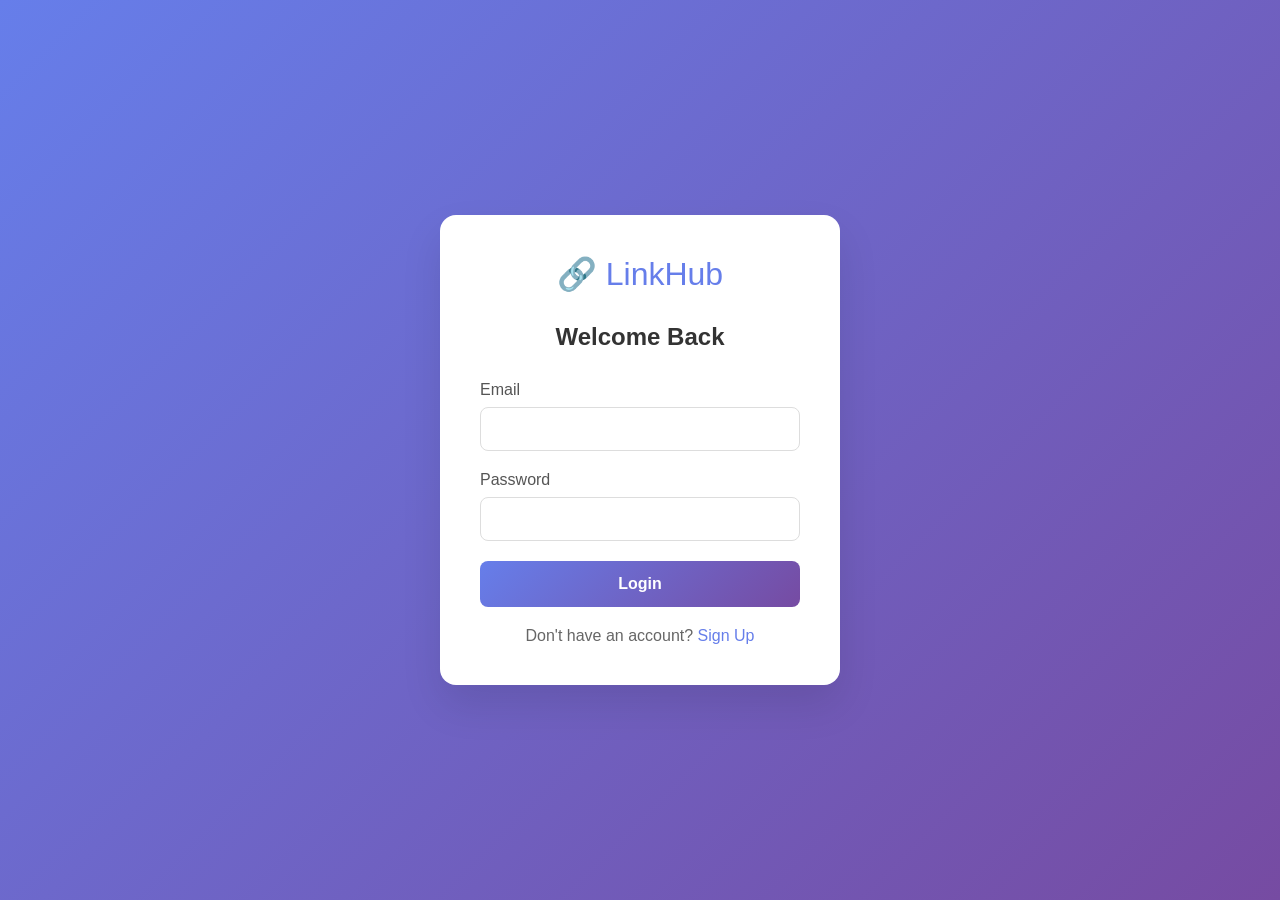
==== frontend/dashboard.html @ a07dec97 "Initial commit: LinkHub - Full stack link-in-bio platform with Terraform, Flask backend, and HTML/CS" ====
<!DOCTYPE html>
<html lang="en">
<head>
    <meta charset="UTF-8">
    <meta name="viewport" content="width=device-width, initial-scale=1.0">
    <title>Dashboard - LinkHub</title>
    <style>
        * {
            margin: 0;
            padding: 0;
            box-sizing: border-box;
        }
        
        /* Light Mode (Default) */
        body {
            font-family: -apple-system, BlinkMacSystemFont, 'Segoe UI', Roboto, sans-serif;
            background: #f5f5f5;
            min-height: 100vh;
            transition: all 0.3s ease;
        }
        
        /* Dark Mode */
        body.dark-mode {
            background: #1a1a2e;
        }
        
        body.dark-mode nav {
            background: #16213e;
            box-shadow: 0 2px 10px rgba(0,0,0,0.3);
        }
        
        body.dark-mode .logo {
            color: #667eea;
        }
        
        body.dark-mode .nav-links a {
            color: #eee;
        }
        
        body.dark-mode .nav-links a:hover {
            background: rgba(255,255,255,0.1);
        }
        
        body.dark-mode .stat-card {
            background: #16213e;
            box-shadow: 0 2px 10px rgba(0,0,0,0.2);
        }
        
        body.dark-mode .stat-number {
            color: #667eea;
        }
        
        body.dark-mode .stat-label {
            color: #aaa;
        }
        
        body.dark-mode .add-link-section {
            background: #16213e;
            box-shadow: 0 2px 10px rgba(0,0,0,0.2);
        }
        
        body.dark-mode .section-title {
            color: #eee;
        }
        
        body.dark-mode .form-group label {
            color: #ccc;
        }
        
        body.dark-mode select, 
        body.dark-mode input {
            background: #0f3460;
            border-color: #1a1a2e;
            color: white;
        }
        
        body.dark-mode .links-section {
            background: #16213e;
            box-shadow: 0 2px 10px rgba(0,0,0,0.2);
        }
        
        body.dark-mode .link-item {
            border-bottom-color: #1a1a2e;
        }
        
        body.dark-mode .link-platform {
            color: #eee;
        }
        
        body.dark-mode .link-url {
            color: #aaa;
        }
        
        body.dark-mode .profile-link {
            background: #0f3460;
        }
        
        body.dark-mode .profile-link a {
            color: #667eea;
        }
        
        nav {
            background: white;
            padding: 20px 40px;
            display: flex;
            justify-content: space-between;
            align-items: center;
            box-shadow: 0 2px 10px rgba(0,0,0,0.1);
            transition: all 0.3s ease;
        }
        
        .logo {
            font-size: 24px;
            font-weight: bold;
            color: #667eea;
        }
        
        .nav-links {
            display: flex;
            gap: 20px;
            align-items: center;
        }
        
        .nav-links a {
            color: #333;
            text-decoration: none;
            padding: 8px 16px;
            border-radius: 8px;
            transition: all 0.3s;
            cursor: pointer;
        }
        
        .nav-links a:hover {
            background: #f0f0f0;
        }
        
        .theme-toggle {
            background: #667eea;
            color: white;
            border: none;
            padding: 8px 16px;
            border-radius: 8px;
            cursor: pointer;
            font-weight: bold;
            transition: all 0.3s;
        }
        
        .theme-toggle:hover {
            transform: scale(1.05);
            background: #5a67d8;
        }
        
        .logout-btn {
            background: #ff4757;
            color: white !important;
        }
        
        .logout-btn:hover {
            background: #ff3747 !important;
        }
        
        .container {
            max-width: 1200px;
            margin: 0 auto;
            padding: 40px 20px;
        }
        
        /* Stats Cards */
        .stats {
            display: grid;
            grid-template-columns: repeat(auto-fit, minmax(200px, 1fr));
            gap: 20px;
            margin-bottom: 40px;
        }
        
        .stat-card {
            background: white;
            padding: 25px;
            border-radius: 16px;
            text-align: center;
            box-shadow: 0 2px 10px rgba(0,0,0,0.05);
            transition: all 0.3s;
        }
        
        .stat-card:hover {
            transform: translateY(-5px);
            box-shadow: 0 5px 20px rgba(0,0,0,0.1);
        }
        
        .stat-number {
            font-size: 36px;
            font-weight: bold;
            color: #667eea;
        }
        
        .stat-label {
            color: #666;
            margin-top: 10px;
        }
        
        /* Add Link Section */
        .add-link-section {
            background: white;
            padding: 30px;
            border-radius: 16px;
            margin-bottom: 30px;
            box-shadow: 0 2px 10px rgba(0,0,0,0.05);
        }
        
        .section-title {
            font-size: 20px;
            margin-bottom: 20px;
            color: #333;
        }
        
        .form-row {
            display: grid;
            grid-template-columns: 1fr 2fr auto;
            gap: 15px;
            align-items: end;
        }
        
        .form-group {
            display: flex;
            flex-direction: column;
        }
        
        .form-group label {
            margin-bottom: 8px;
            color: #555;
            font-weight: 500;
        }
        
        select, input {
            padding: 12px;
            border: 1px solid #ddd;
            border-radius: 8px;
            font-size: 14px;
            transition: all 0.3s;
        }
        
        select:focus, input:focus {
            outline: none;
            border-color: #667eea;
        }
        
        .add-btn {
            padding: 12px 24px;
            background: linear-gradient(135deg, #667eea 0%, #764ba2 100%);
            color: white;
            border: none;
            border-radius: 8px;
            cursor: pointer;
            font-weight: bold;
            transition: all 0.3s;
        }
        
        .add-btn:hover {
            transform: translateY(-2px);
            box-shadow: 0 5px 15px rgba(102,126,234,0.4);
        }
        
        /* Links List */
        .links-section {
            background: white;
            padding: 30px;
            border-radius: 16px;
            box-shadow: 0 2px 10px rgba(0,0,0,0.05);
        }
        
        .link-item {
            display: flex;
            justify-content: space-between;
            align-items: center;
            padding: 15px;
            border-bottom: 1px solid #eee;
            transition: all 0.3s;
        }
        
        .link-item:hover {
            background: #f9f9f9;
            transform: translateX(5px);
        }
        
        .link-info {
            display: flex;
            align-items: center;
            gap: 15px;
            flex: 1;
        }
        
        .link-icon {
            font-size: 28px;
        }
        
        .link-details {
            flex: 1;
        }
        
        .link-platform {
            font-weight: bold;
            margin-bottom: 5px;
        }
        
        .link-url {
            color: #666;
            font-size: 12px;
            word-break: break-all;
        }
        
        .link-stats {
            text-align: center;
            margin-right: 20px;
        }
        
        .click-count {
            font-size: 20px;
            font-weight: bold;
            color: #667eea;
        }
        
        .delete-btn {
            background: #ff4757;
            color: white;
            border: none;
            padding: 8px 16px;
            border-radius: 8px;
            cursor: pointer;
            transition: all 0.3s;
        }
        
        .delete-btn:hover {
            background: #ff3747;
            transform: scale(1.05);
        }
        
        .drag-handle {
            cursor: move;
            font-size: 20px;
            color: #999;
            margin-right: 10px;
        }
        
        .empty-state {
            text-align: center;
            padding: 60px;
            color: #999;
        }
        
        .profile-link {
            margin-top: 20px;
            padding: 15px;
            background: #e8f0fe;
            border-radius: 8px;
            text-align: center;
            transition: all 0.3s;
        }
        
        .profile-link a {
            color: #667eea;
            text-decoration: none;
        }
        
        @media (max-width: 768px) {
            .form-row {
                grid-template-columns: 1fr;
            }
            
            .link-item {
                flex-direction: column;
                gap: 10px;
            }
            
            nav {
                flex-direction: column;
                gap: 15px;
                padding: 15px;
            }
        }
    </style>
</head>
<body>
    <nav>
        <div class="logo">🔗 LinkHub</div>
        <div class="nav-links">
            <button class="theme-toggle" id="themeToggle">🌙 Dark Mode</button>
            <a href="#" id="profileLink">My Page</a>
            <a href="#" id="logoutBtn" class="logout-btn">Logout</a>
        </div>
    </nav>
    
    <div class="container">
        <!-- Stats Section -->
        <div class="stats">
            <div class="stat-card">
                <div class="stat-number" id="totalLinks">0</div>
                <div class="stat-label">Total Links</div>
            </div>
            <div class="stat-card">
                <div class="stat-number" id="totalClicks">0</div>
                <div class="stat-label">Total Clicks</div>
            </div>
            <div class="stat-card">
                <div class="stat-number" id="topPlatform">-</div>
                <div class="stat-label">Top Platform</div>
            </div>
        </div>
        
        <!-- Add Link Section -->
        <div class="add-link-section">
            <h3 class="section-title">➕ Add New Link</h3>
            <div class="form-row">
                <div class="form-group">
                    <label>Platform</label>
                    <select id="platform">
                        <option value="Instagram">📸 Instagram</option>
                        <option value="YouTube">🎥 YouTube</option>
                        <option value="Twitter">🐦 Twitter</option>
                        <option value="TikTok">🎵 TikTok</option>
                        <option value="GitHub">💻 GitHub</option>
                        <option value="LinkedIn">💼 LinkedIn</option>
                        <option value="Facebook">📘 Facebook</option>
                        <option value="Website">🌐 Website</option>
                        <option value="Newsletter">📧 Newsletter</option>
                        <option value="Podcast">🎧 Podcast</option>
                    </select>
                </div>
                <div class="form-group">
                    <label>URL</label>
                    <input type="url" id="url" placeholder="https://..." required>
                </div>
                <button class="add-btn" id="addLinkBtn">Add Link</button>
            </div>
        </div>
        
        <!-- Links List -->
        <div class="links-section">
            <h3 class="section-title">🔗 Your Links</h3>
            <div id="linksList">
                <div class="empty-state">No links yet. Add your first link above!</div>
            </div>
        </div>
        
        <!-- Profile Link -->
        <div class="profile-link">
            <strong>Your public page:</strong> 
            <a href="#" id="publicPageLink" target="_blank">Loading...</a>
        </div>
    </div>
    
    <script>
        const API_URL = 'http://localhost:5000';
        let currentUser = null;
        let links = [];
        
        // Dark Mode Toggle
        const themeToggle = document.getElementById('themeToggle');
        
        // Check saved theme
        if (localStorage.getItem('theme') === 'dark') {
            document.body.classList.add('dark-mode');
            themeToggle.textContent = '☀️ Light Mode';
        }
        
        themeToggle.addEventListener('click', () => {
            document.body.classList.toggle('dark-mode');
            const isDark = document.body.classList.contains('dark-mode');
            localStorage.setItem('theme', isDark ? 'dark' : 'light');
            themeToggle.textContent = isDark ? '☀️ Light Mode' : '🌙 Dark Mode';
        });
        
        // Check if user is logged in
        const token = localStorage.getItem('token');
        if (!token) {
            window.location.href = 'login.html';
        }
        
        // Load user data
        async function loadUser() {
            try {
                const response = await fetch(`${API_URL}/api/user`, {
                    headers: {
                        'Authorization': `Bearer ${token}`
                    }
                });
                
                if (response.ok) {
                    currentUser = await response.json();
                    document.getElementById('publicPageLink').href = `${API_URL}/api/profile/${currentUser.username}`;
                    document.getElementById('publicPageLink').textContent = `LinkHub/${currentUser.username}`;
                } else {
                    localStorage.removeItem('token');
                    window.location.href = 'login.html';
                }
            } catch (error) {
                console.error('Error loading user:', error);
            }
        }
        
        // Load links
        async function loadLinks() {
            try {
                const response = await fetch(`${API_URL}/api/links`, {
                    headers: {
                        'Authorization': `Bearer ${token}`
                    }
                });
                
                if (response.ok) {
                    const data = await response.json();
                    links = data.links;
                    renderLinks();
                    loadStats();
                }
            } catch (error) {
                console.error('Error loading links:', error);
            }
        }
        
        // Render links list
        function renderLinks() {
            const container = document.getElementById('linksList');
            
            if (links.length === 0) {
                container.innerHTML = '<div class="empty-state">No links yet. Add your first link above!</div>';
                return;
            }
            
            container.innerHTML = links.map(link => `
                <div class="link-item" data-id="${link.id}">
                    <div class="link-info">
                        <div class="drag-handle">⋮⋮</div>
                        <div class="link-icon">${getIconForPlatform(link.platform)}</div>
                        <div class="link-details">
                            <div class="link-platform">${link.platform}</div>
                            <div class="link-url">${link.url}</div>
                        </div>
                    </div>
                    <div class="link-stats">
                        <div class="click-count">${link.clicks || 0}</div>
                        <div style="font-size: 12px; color: #666;">clicks</div>
                    </div>
                    <button class="delete-btn" onclick="deleteLink(${link.id})">Delete</button>
                </div>
            `).join('');
        }
        
        function getIconForPlatform(platform) {
            const icons = {
                'Instagram': '📸',
                'YouTube': '🎥',
                'Twitter': '🐦',
                'TikTok': '🎵',
                'GitHub': '💻',
                'LinkedIn': '💼',
                'Facebook': '📘',
                'Website': '🌐',
                'Newsletter': '📧',
                'Podcast': '🎧'
            };
            return icons[platform] || '🔗';
        }
        
        // Load stats
        async function loadStats() {
            try {
                const response = await fetch(`${API_URL}/api/stats`, {
                    headers: {
                        'Authorization': `Bearer ${token}`
                    }
                });
                
                if (response.ok) {
                    const stats = await response.json();
                    document.getElementById('totalLinks').textContent = stats.total_links || 0;
                    document.getElementById('totalClicks').textContent = stats.total_clicks || 0;
                    document.getElementById('topPlatform').textContent = stats.top_link?.platform || '-';
                }
            } catch (error) {
                console.error('Error loading stats:', error);
            }
        }
        
        // Add link
        async function addLink() {
            const platform = document.getElementById('platform').value;
            const url = document.getElementById('url').value;
            
            if (!url) {
                alert('Please enter a URL');
                return;
            }
            
            try {
                const response = await fetch(`${API_URL}/api/links`, {
                    method: 'POST',
                    headers: {
                        'Authorization': `Bearer ${token}`,
                        'Content-Type': 'application/json'
                    },
                    body: JSON.stringify({ platform, url })
                });
                
                if (response.ok) {
                    document.getElementById('url').value = '';
                    await loadLinks();
                    alert('✅ Link added successfully!');
                } else {
                    const error = await response.json();
                    alert(error.message || 'Failed to add link');
                }
            } catch (error) {
                console.error('Error adding link:', error);
                alert('Connection error');
            }
        }
        
        // Delete link
        async function deleteLink(linkId) {
            if (!confirm('Are you sure you want to delete this link?')) return;
            
            try {
                const response = await fetch(`${API_URL}/api/links/${linkId}`, {
                    method: 'DELETE',
                    headers: {
                        'Authorization': `Bearer ${token}`
                    }
                });
                
                if (response.ok) {
                    await loadLinks();
                    alert('✅ Link deleted successfully!');
                } else {
                    alert('Failed to delete link');
                }
            } catch (error) {
                console.error('Error deleting link:', error);
                alert('Connection error');
            }
        }
        
        // Logout
        function logout() {
            localStorage.removeItem('token');
            localStorage.removeItem('user');
            window.location.href = 'index.html';
        }
        
        // Event listeners
        document.getElementById('addLinkBtn').addEventListener('click', addLink);
        document.getElementById('logoutBtn').addEventListener('click', logout);
        document.getElementById('profileLink').addEventListener('click', (e) => {
            e.preventDefault();
            const username = currentUser?.username;
            if (username) {
                window.open(`${API_URL}/api/profile/${username}`, '_blank');
            }
        });
        
        // Initialize
        loadUser();
        loadLinks();
    </script>
</body>
</html>
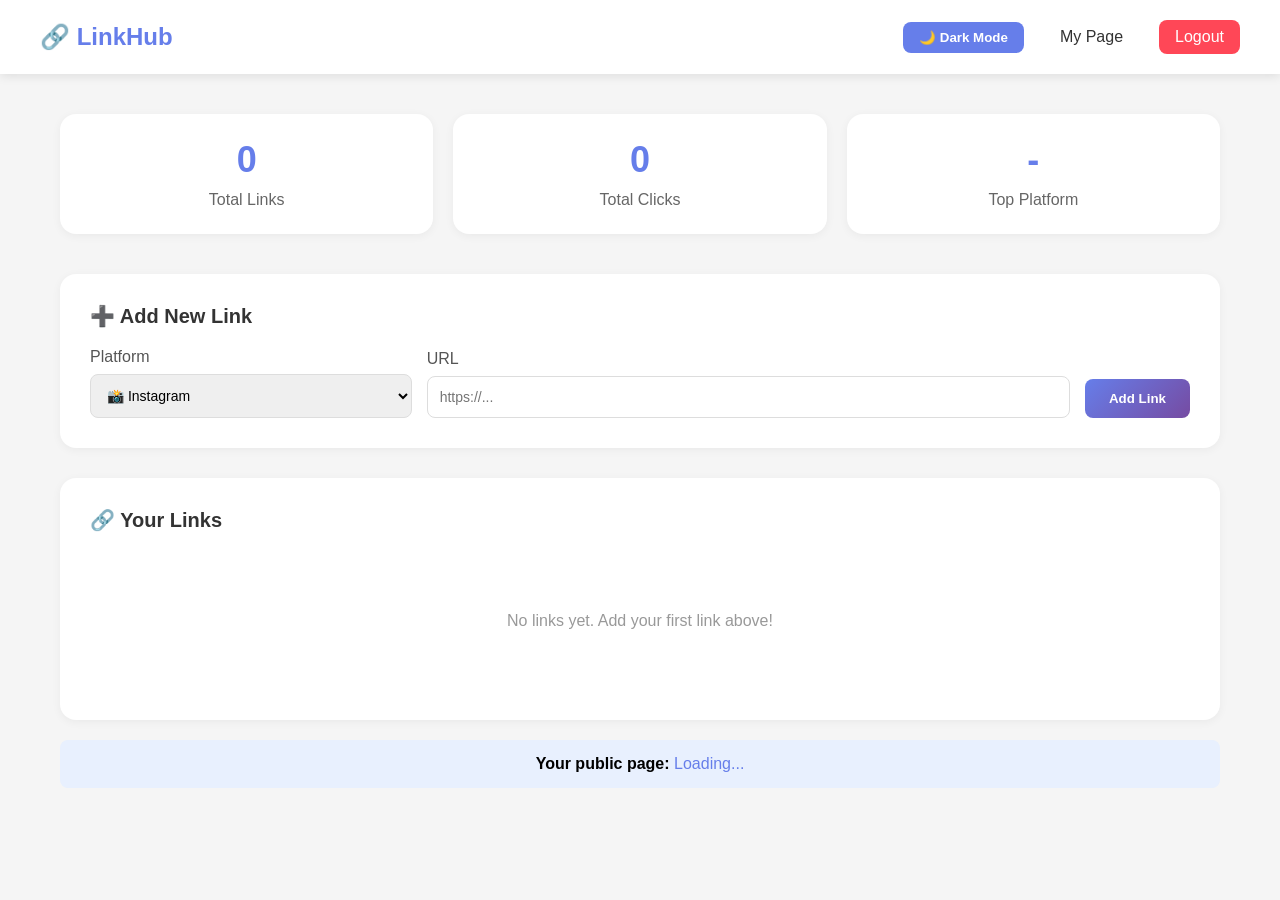
==== commit 6f60cc0d: "Update API_URL fallback to current EC2 IP" ====
--- a/frontend/dashboard.html
+++ b/frontend/dashboard.html
@@ -449,7 +449,7 @@
     </div>
     
     <script>
-        const API_URL = 'http://localhost:5000';
+        const API_URL = window._env_.API_URL || 'http://52.23.103.240:5000';
         let currentUser = null;
         let links = [];
         
